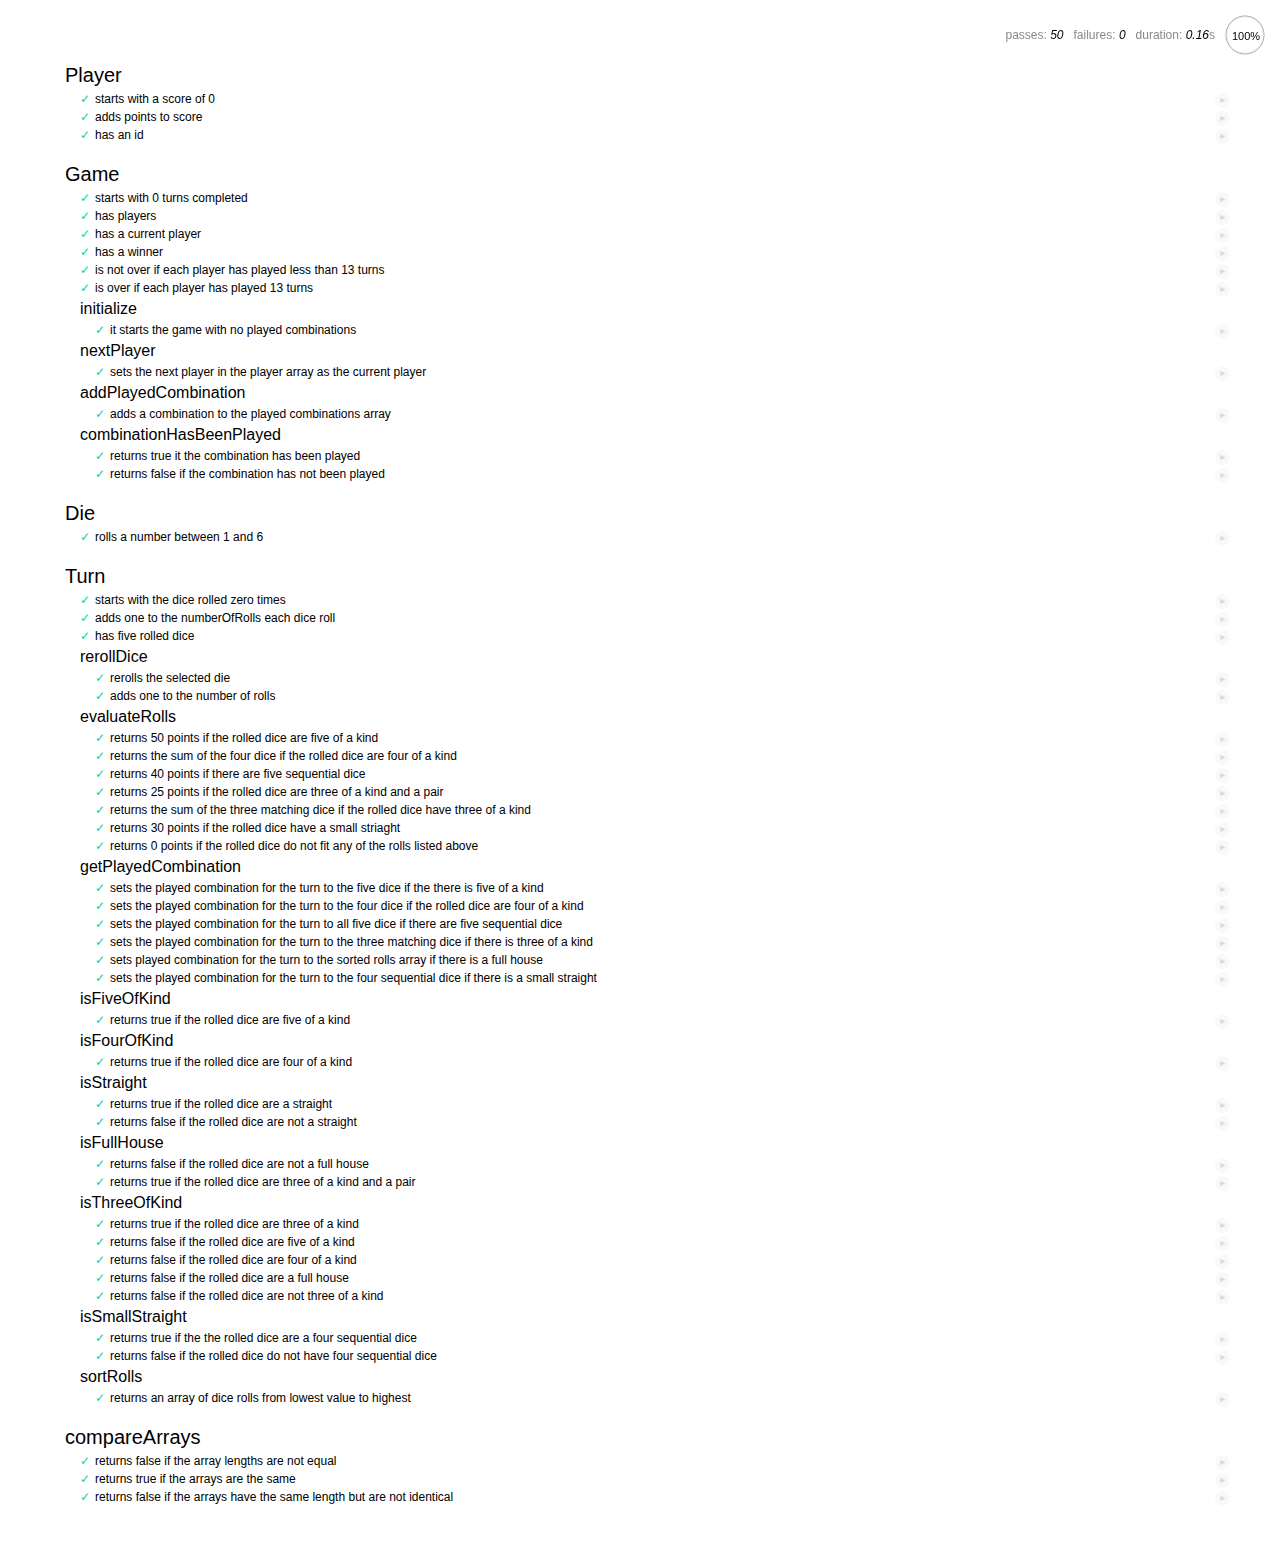
==== spec/spec-runner.html @ abcfb53e "starts tracking project on Git" ====
<html>
<head>
  <title>Mocha spec runner</title>
  <link rel="stylesheet" href="mocha.css">
</head>
<body>
  <div id="mocha"></div>
  <script src="../js/jquery-1.10.2.js"></script>
  <script src="../js/scripts.js"></script>
  <script src="mocha.js"></script>
  <script src="chai.js"></script>
  <script>mocha.setup('bdd');</script>
  <script src="specs.js"></script>
  <script src="sinon-1.7.3.js"></script>
  <script>
    should = chai.should();
    mocha.checkLeaks();
    mocha.globals(['jQuery']);
    mocha.run();
  </script>
</body>
</html>
---- spec/mocha.css ----
@charset "utf-8";

body {
  margin:0;
}

#mocha {
  font: 20px/1.5 "Helvetica Neue", Helvetica, Arial, sans-serif;
  margin: 60px 50px;
}

#mocha ul, #mocha li {
  margin: 0;
  padding: 0;
}

#mocha ul {
  list-style: none;
}

#mocha h1, #mocha h2 {
  margin: 0;
}

#mocha h1 {
  margin-top: 15px;
  font-size: 1em;
  font-weight: 200;
}

#mocha h1 a {
  text-decoration: none;
  color: inherit;
}

#mocha h1 a:hover {
  text-decoration: underline;
}

#mocha .suite .suite h1 {
  margin-top: 0;
  font-size: .8em;
}

#mocha .hidden {
  display: none;
}

#mocha h2 {
  font-size: 12px;
  font-weight: normal;
  cursor: pointer;
}

#mocha .suite {
  margin-left: 15px;
}

#mocha .test {
  margin-left: 15px;
  overflow: hidden;
}

#mocha .test.pending:hover h2::after {
  content: '(pending)';
  font-family: arial, sans-serif;
}

#mocha .test.pass.medium .duration {
  background: #C09853;
}

#mocha .test.pass.slow .duration {
  background: #B94A48;
}

#mocha .test.pass::before {
  content: '✓';
  font-size: 12px;
  display: block;
  float: left;
  margin-right: 5px;
  color: #00d6b2;
}

#mocha .test.pass .duration {
  font-size: 9px;
  margin-left: 5px;
  padding: 2px 5px;
  color: white;
  -webkit-box-shadow: inset 0 1px 1px rgba(0,0,0,.2);
  -moz-box-shadow: inset 0 1px 1px rgba(0,0,0,.2);
  box-shadow: inset 0 1px 1px rgba(0,0,0,.2);
  -webkit-border-radius: 5px;
  -moz-border-radius: 5px;
  -ms-border-radius: 5px;
  -o-border-radius: 5px;
  border-radius: 5px;
}

#mocha .test.pass.fast .duration {
  display: none;
}

#mocha .test.pending {
  color: #0b97c4;
}

#mocha .test.pending::before {
  content: '◦';
  color: #0b97c4;
}

#mocha .test.fail {
  color: #c00;
}

#mocha .test.fail pre {
  color: black;
}

#mocha .test.fail::before {
  content: '✖';
  font-size: 12px;
  display: block;
  float: left;
  margin-right: 5px;
  color: #c00;
}

#mocha .test pre.error {
  color: #c00;
  max-height: 300px;
  overflow: auto;
}

#mocha .test pre {
  display: block;
  float: left;
  clear: left;
  font: 12px/1.5 monaco, monospace;
  margin: 5px;
  padding: 15px;
  border: 1px solid #eee;
  border-bottom-color: #ddd;
  -webkit-border-radius: 3px;
  -webkit-box-shadow: 0 1px 3px #eee;
  -moz-border-radius: 3px;
  -moz-box-shadow: 0 1px 3px #eee;
}

#mocha .test h2 {
  position: relative;
}

#mocha .test a.replay {
  position: absolute;
  top: 3px;
  right: 0;
  text-decoration: none;
  vertical-align: middle;
  display: block;
  width: 15px;
  height: 15px;
  line-height: 15px;
  text-align: center;
  background: #eee;
  font-size: 15px;
  -moz-border-radius: 15px;
  border-radius: 15px;
  -webkit-transition: opacity 200ms;
  -moz-transition: opacity 200ms;
  transition: opacity 200ms;
  opacity: 0.3;
  color: #888;
}

#mocha .test:hover a.replay {
  opacity: 1;
}

#mocha-report.pass .test.fail {
  display: none;
}

#mocha-report.fail .test.pass {
  display: none;
}

#mocha-error {
  color: #c00;
  font-size: 1.5em;
  font-weight: 100;
  letter-spacing: 1px;
}

#mocha-stats {
  position: fixed;
  top: 15px;
  right: 10px;
  font-size: 12px;
  margin: 0;
  color: #888;
  z-index: 1;
}

#mocha-stats .progress {
  float: right;
  padding-top: 0;
}

#mocha-stats em {
  color: black;
}

#mocha-stats a {
  text-decoration: none;
  color: inherit;
}

#mocha-stats a:hover {
  border-bottom: 1px solid #eee;
}

#mocha-stats li {
  display: inline-block;
  margin: 0 5px;
  list-style: none;
  padding-top: 11px;
}

#mocha-stats canvas {
  width: 40px;
  height: 40px;
}

#mocha code .comment { color: #ddd }
#mocha code .init { color: #2F6FAD }
#mocha code .string { color: #5890AD }
#mocha code .keyword { color: #8A6343 }
#mocha code .number { color: #2F6FAD }

@media screen and (max-device-width: 480px) {
  #mocha  {
    margin: 60px 0px;
  }

  #mocha #stats {
    position: absolute;
  }
}
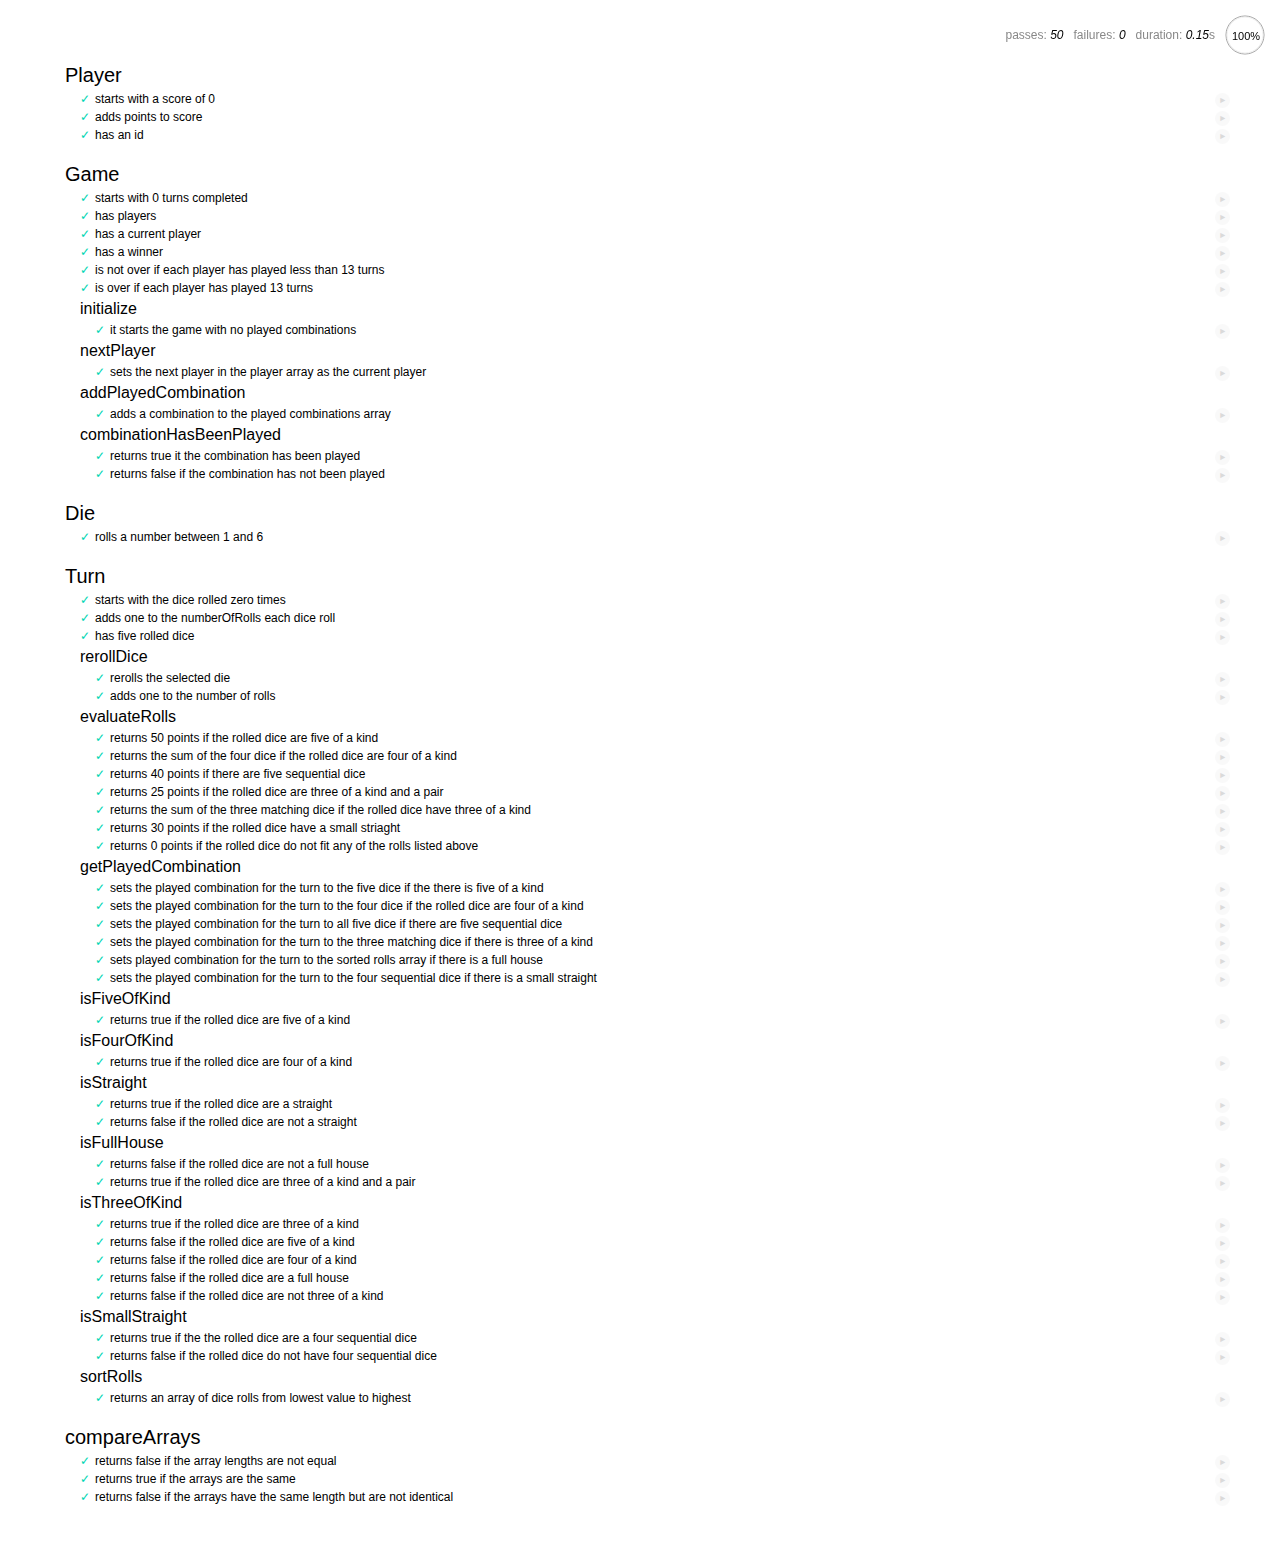
==== commit 7e613320: "moves objects into their own files" ====
--- a/spec/spec-runner.html
+++ b/spec/spec-runner.html
@@ -6,10 +6,18 @@
 <body>
   <div id="mocha"></div>
   <script src="../js/jquery-1.10.2.js"></script>
+  <script src="../js/player.js"></script>
+  <script src="../js/game.js"></script>
+  <script src="../js/turn.js"></script>
+  <script src="../js/die.js"></script>
   <script src="../js/scripts.js"></script>
   <script src="mocha.js"></script>
   <script src="chai.js"></script>
   <script>mocha.setup('bdd');</script>
+  <script src="player_specs.js"></script>
+  <script src="die_specs.js"></script>
+  <script src="game_specs.js"></script>
+  <script src="turn_specs.js"></script>
   <script src="specs.js"></script>
   <script src="sinon-1.7.3.js"></script>
   <script>
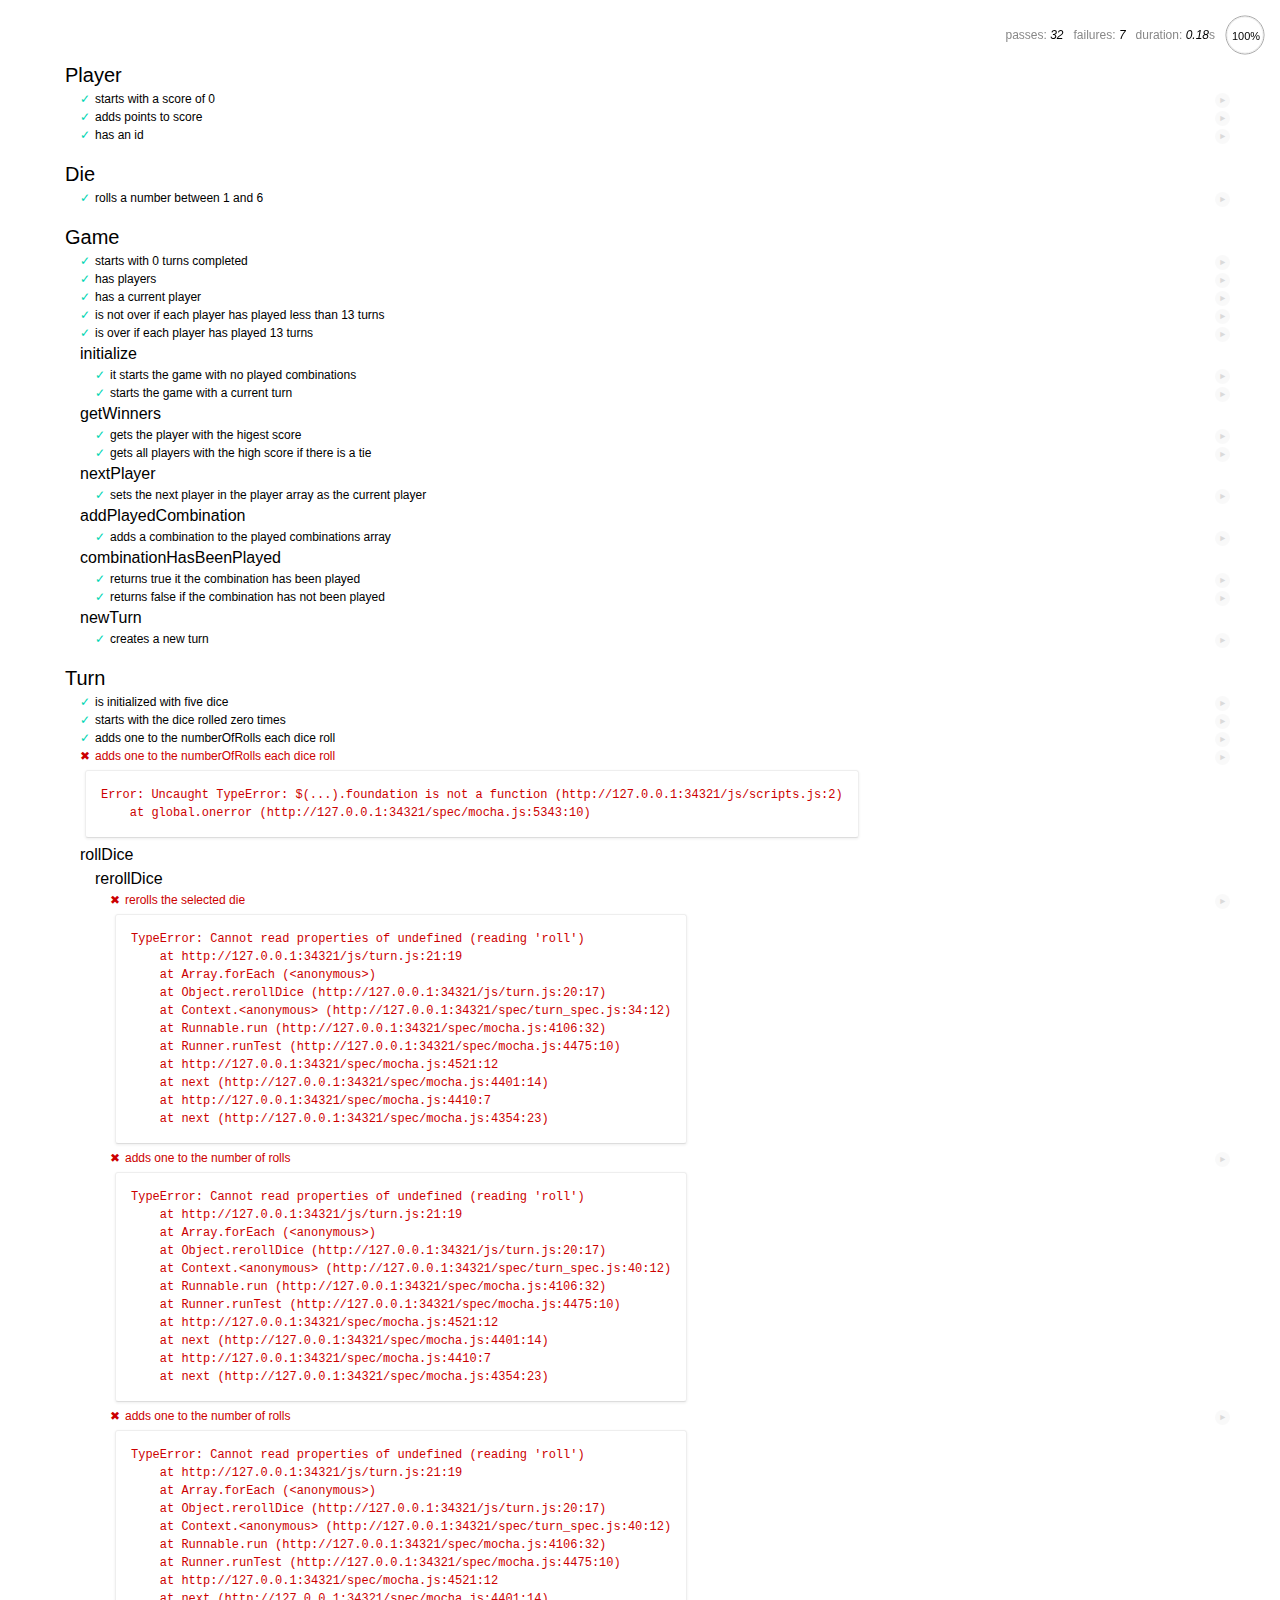
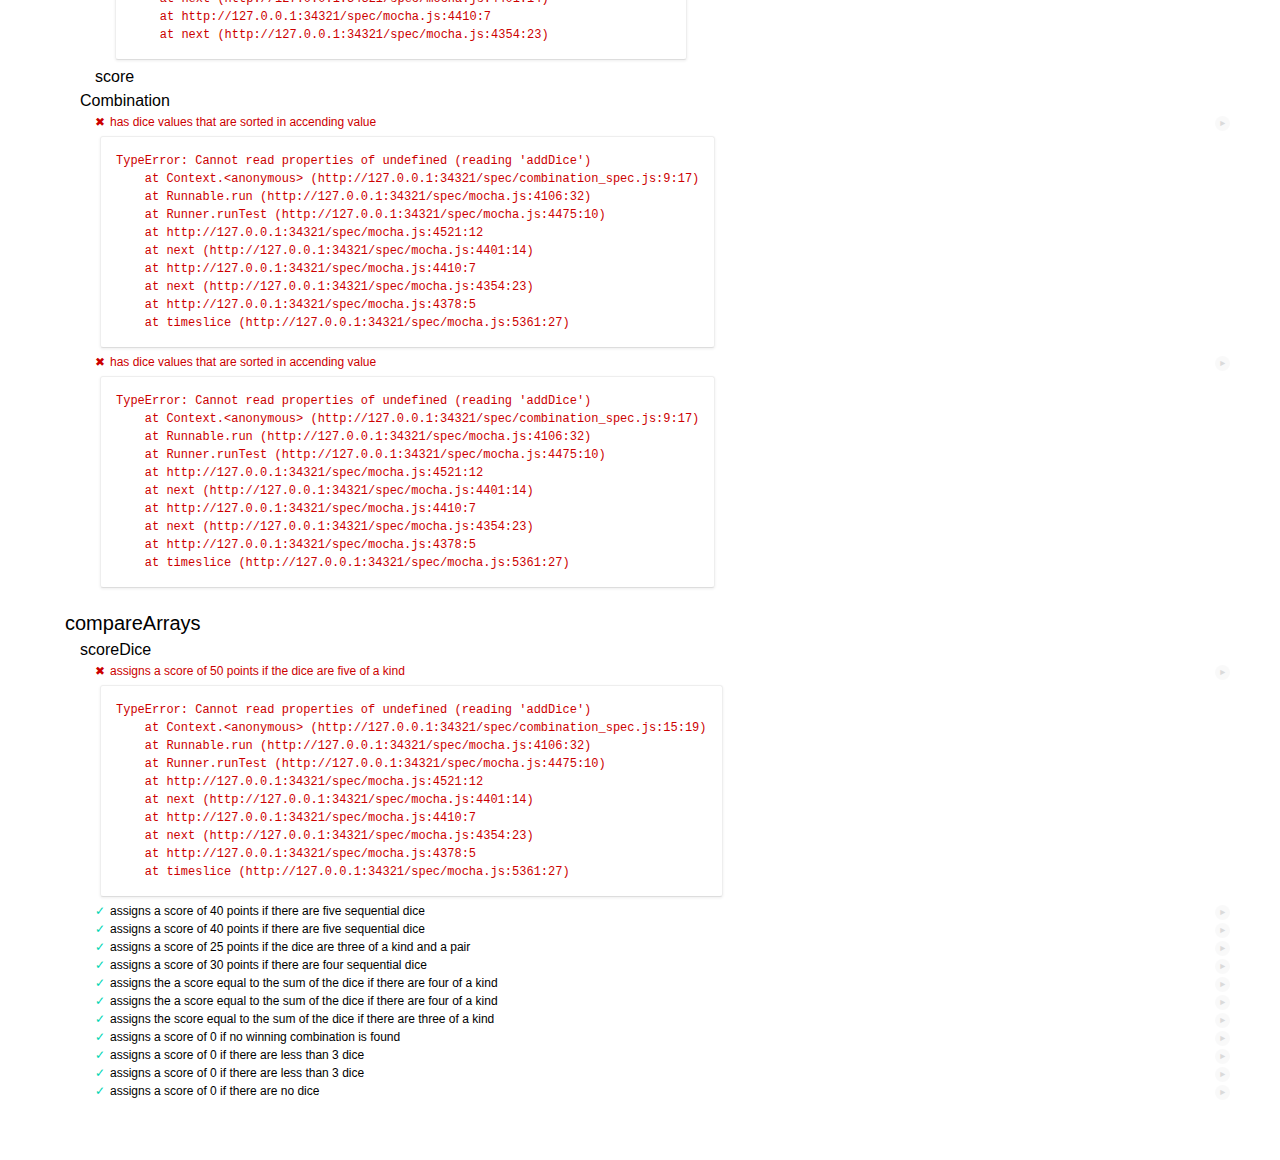
==== commit fdb32db1: "changes specs to spec" ====
--- a/spec/spec-runner.html
+++ b/spec/spec-runner.html
@@ -10,15 +10,17 @@
   <script src="../js/game.js"></script>
   <script src="../js/turn.js"></script>
   <script src="../js/die.js"></script>
+  <script src="../js/combination.js"></script>
   <script src="../js/scripts.js"></script>
   <script src="mocha.js"></script>
   <script src="chai.js"></script>
   <script>mocha.setup('bdd');</script>
-  <script src="player_specs.js"></script>
-  <script src="die_specs.js"></script>
-  <script src="game_specs.js"></script>
-  <script src="turn_specs.js"></script>
-  <script src="specs.js"></script>
+  <script src="player_spec.js"></script>
+  <script src="die_spec.js"></script>
+  <script src="game_spec.js"></script>
+  <script src="turn_spec.js"></script>
+  <script src="combination_spec.js"></script>
+  <script src="compareArrays_spec.js"></script>
   <script src="sinon-1.7.3.js"></script>
   <script>
     should = chai.should();
